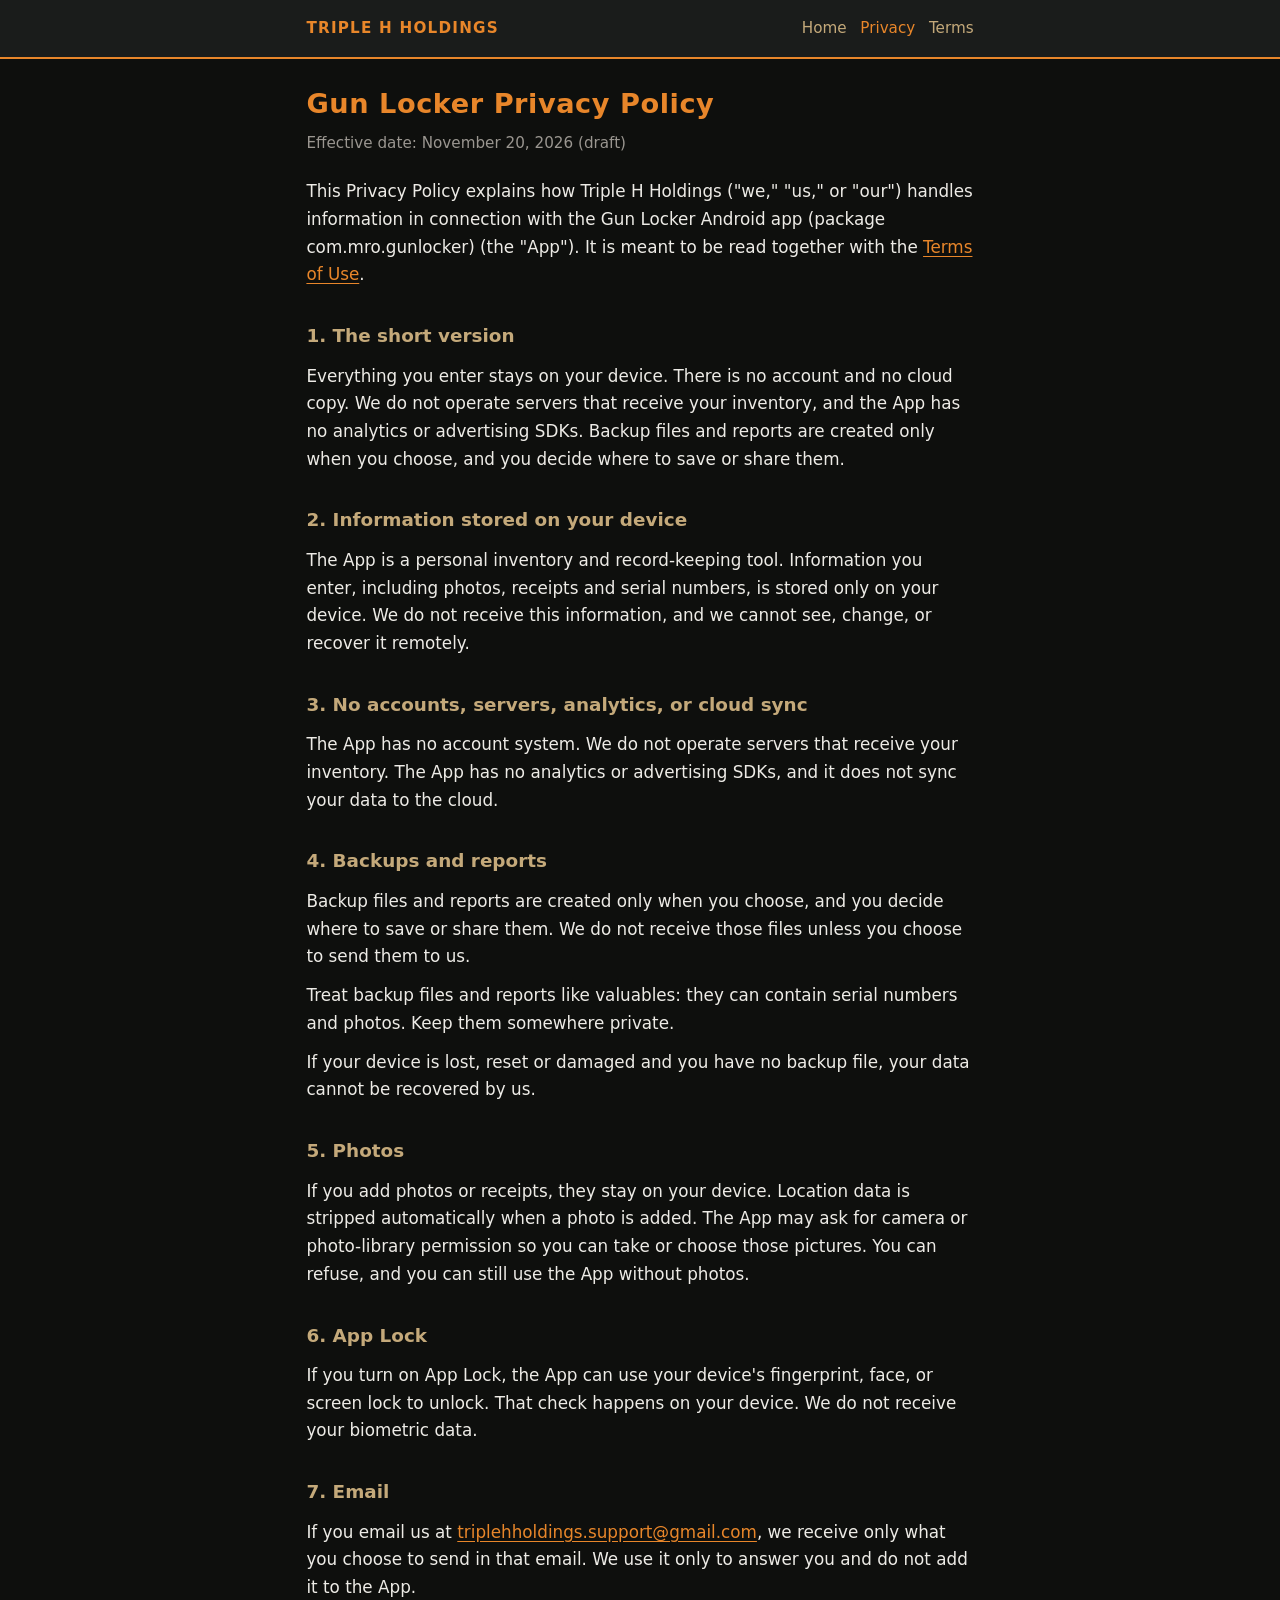
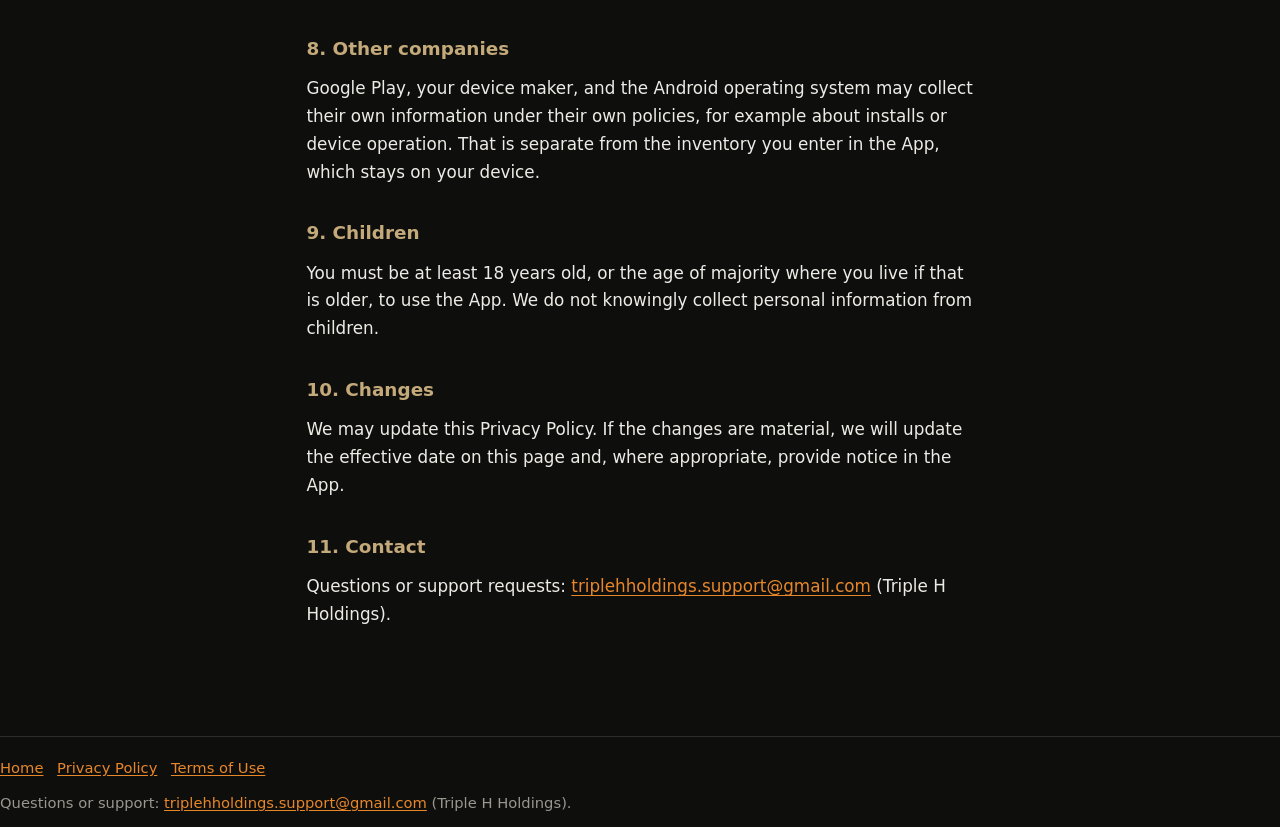
==== gunlocker/privacy.html @ df4edf40 "Add files via upload" ====
<!DOCTYPE html>
<html lang="en">
<head>
  <meta charset="utf-8">
  <meta name="viewport" content="width=device-width, initial-scale=1">
  <meta name="description" content="Privacy Policy for the Gun Locker Android app from Triple H Holdings. Your inventory stays on your device.">
  <title>Gun Locker Privacy Policy</title>
  <link rel="stylesheet" href="../styles.css">
</head>
<body>
<header>
  <div class="bar">
    <a class="brand" href="../index.html">Triple H Holdings</a>
    <nav>
      <a href="../index.html">Home</a>
      <a href="privacy.html" aria-current="page">Privacy</a>
      <a href="terms.html">Terms</a>
    </nav>
  </div>
</header>
<main class="wrap">
  <h1>Gun Locker Privacy Policy</h1>
  <p class="meta">Effective date: November 20, 2026 (draft)</p>

  <p>This Privacy Policy explains how Triple H Holdings ("we," "us," or "our") handles information in connection with the Gun Locker Android app (package com.mro.gunlocker) (the "App"). It is meant to be read together with the <a href="terms.html">Terms of Use</a>.</p>

  <h2>1. The short version</h2>
  <p>Everything you enter stays on your device. There is no account and no cloud copy. We do not operate servers that receive your inventory, and the App has no analytics or advertising SDKs. Backup files and reports are created only when you choose, and you decide where to save or share them.</p>

  <h2>2. Information stored on your device</h2>
  <p>The App is a personal inventory and record-keeping tool. Information you enter, including photos, receipts and serial numbers, is stored only on your device. We do not receive this information, and we cannot see, change, or recover it remotely.</p>

  <h2>3. No accounts, servers, analytics, or cloud sync</h2>
  <p>The App has no account system. We do not operate servers that receive your inventory. The App has no analytics or advertising SDKs, and it does not sync your data to the cloud.</p>

  <h2>4. Backups and reports</h2>
  <p>Backup files and reports are created only when you choose, and you decide where to save or share them. We do not receive those files unless you choose to send them to us.</p>
  <p>Treat backup files and reports like valuables: they can contain serial numbers and photos. Keep them somewhere private.</p>
  <p>If your device is lost, reset or damaged and you have no backup file, your data cannot be recovered by us.</p>

  <h2>5. Photos</h2>
  <p>If you add photos or receipts, they stay on your device. Location data is stripped automatically when a photo is added. The App may ask for camera or photo-library permission so you can take or choose those pictures. You can refuse, and you can still use the App without photos.</p>

  <h2>6. App Lock</h2>
  <p>If you turn on App Lock, the App can use your device's fingerprint, face, or screen lock to unlock. That check happens on your device. We do not receive your biometric data.</p>

  <h2>7. Email</h2>
  <p>If you email us at <a href="mailto:triplehholdings.support@gmail.com">triplehholdings.support@gmail.com</a>, we receive only what you choose to send in that email. We use it only to answer you and do not add it to the App.</p>

  <h2>8. Other companies</h2>
  <p>Google Play, your device maker, and the Android operating system may collect their own information under their own policies, for example about installs or device operation. That is separate from the inventory you enter in the App, which stays on your device.</p>

  <h2>9. Children</h2>
  <p>You must be at least 18 years old, or the age of majority where you live if that is older, to use the App. We do not knowingly collect personal information from children.</p>

  <h2>10. Changes</h2>
  <p>We may update this Privacy Policy. If the changes are material, we will update the effective date on this page and, where appropriate, provide notice in the App.</p>

  <h2>11. Contact</h2>
  <p>Questions or support requests: <a href="mailto:triplehholdings.support@gmail.com">triplehholdings.support@gmail.com</a> (Triple H Holdings).</p>
</main>
<footer>
  <div class="links"><a href="../index.html">Home</a> <a href="privacy.html">Privacy Policy</a> <a href="terms.html">Terms of Use</a></div>
  <p>Questions or support: <a href="mailto:triplehholdings.support@gmail.com">triplehholdings.support@gmail.com</a> (Triple H Holdings).</p>
  
</footer>

</body>
</html>
---- styles.css ----
/* Triple H Holdings — shared styles for GitHub Pages (no external fonts or scripts). */
:root {
  --bg: #0E0F0D;
  --card: #1A1C1B;
  --text: #EDEBE6;
  --muted: #9A9690;
  --amber: #E8862A;
  --coyote: #C4A97A;
  --border: #2C2E2B;
}
* { box-sizing: border-box; }
html { background: var(--bg); }
body {
  margin: 0;
  font-family: system-ui, -apple-system, "Segoe UI", Roboto, Helvetica, Arial, sans-serif;
  background: var(--bg);
  color: var(--text);
  line-height: 1.65;
  font-size: 1.05rem;
}
a { color: var(--amber); text-underline-offset: 0.15em; }
a:hover, a:focus-visible { color: #f3a85a; }
header {
  border-bottom: 2px solid var(--amber);
  background: var(--card);
}
.bar, .wrap { max-width: 44rem; margin: 0 auto; padding: 1rem 1.15rem; }
.bar {
  display: flex;
  flex-wrap: wrap;
  align-items: baseline;
  justify-content: space-between;
  gap: 0.6rem 1.2rem;
}
.brand {
  color: var(--amber);
  font-weight: 700;
  letter-spacing: 0.08em;
  text-transform: uppercase;
  text-decoration: none;
  font-size: 0.95rem;
}
nav { display: flex; flex-wrap: wrap; gap: 0.85rem; }
nav a { color: var(--coyote); text-decoration: none; font-size: 0.95rem; }
nav a:hover, nav a:focus-visible { color: var(--amber); text-decoration: underline; }
nav a[aria-current="page"] { color: var(--amber); }
.wrap { padding: 1.75rem 1.15rem 3.5rem; }
h1 {
  color: var(--amber);
  font-size: 1.7rem;
  line-height: 1.25;
  letter-spacing: 0.02em;
  margin: 0 0 0.6rem;
}
h2 {
  color: var(--coyote);
  font-size: 1.15rem;
  margin: 2rem 0 0.5rem;
}
.lede, .meta { color: var(--muted); }
.meta { font-size: 0.95rem; margin: 0 0 1.4rem; }
p { margin: 0.7rem 0; }
ul { margin: 0.4rem 0 0.8rem; padding-left: 1.25rem; }
li { margin: 0.3rem 0; }
.card {
  background: var(--card);
  border: 1px solid var(--border);
  border-left: 4px solid var(--amber);
  border-radius: 4px;
  padding: 1.1rem 1.15rem 1.2rem;
  margin: 1rem 0;
}
.card h2 { margin-top: 0; color: var(--text); }
.card p:last-child { margin-bottom: 0; }
.soon { border-left-color: var(--border); }
.soon h2 { color: var(--muted); }
.apps { display: grid; gap: 1rem; margin-top: 1.25rem; }
footer {
  margin-top: 2.5rem;
  padding-top: 1.2rem;
  border-top: 1px solid var(--border);
  color: var(--muted);
  font-size: 0.92rem;
}
.links { display: flex; flex-wrap: wrap; gap: 0.85rem; margin-bottom: 0.6rem; }
@media (max-width: 520px) {
  body { font-size: 1rem; }
  h1 { font-size: 1.45rem; }
  .bar { padding: 0.9rem 1rem; }
  .wrap { padding: 1.3rem 1rem 2.5rem; }
}
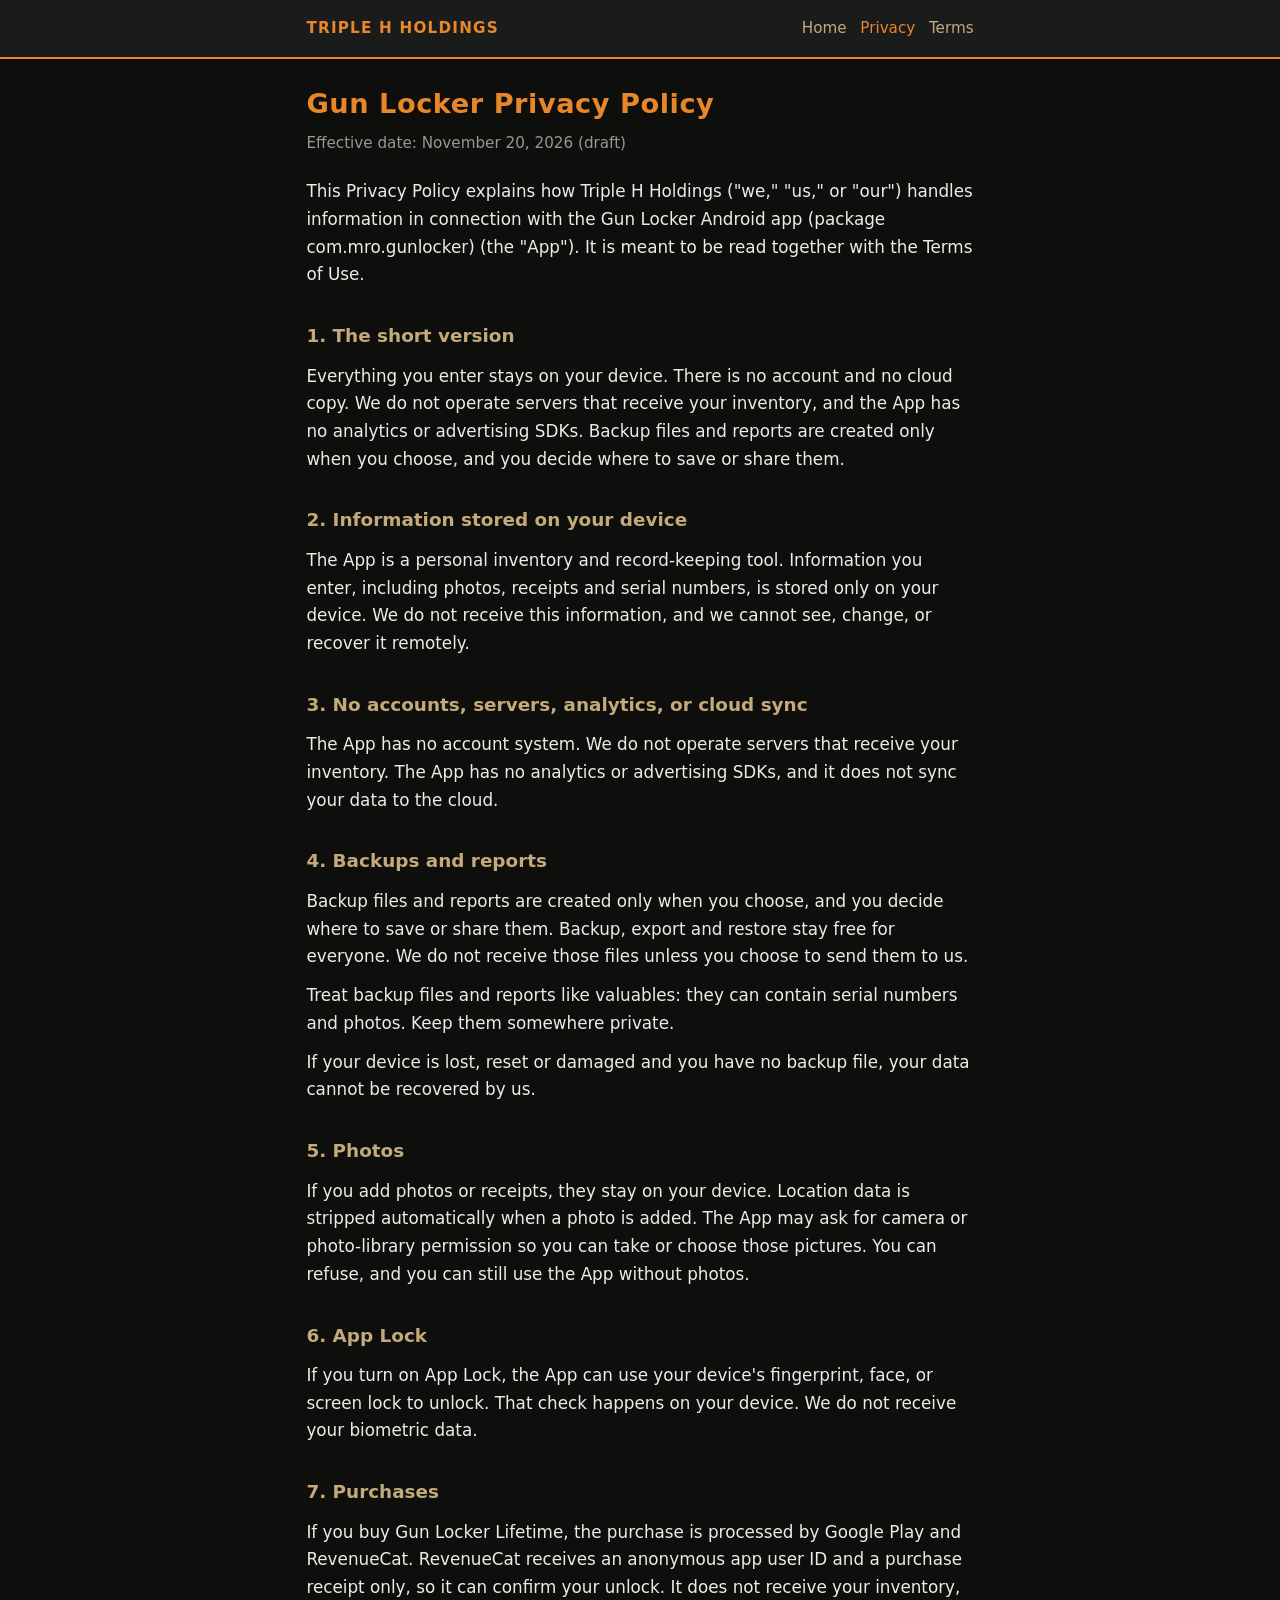
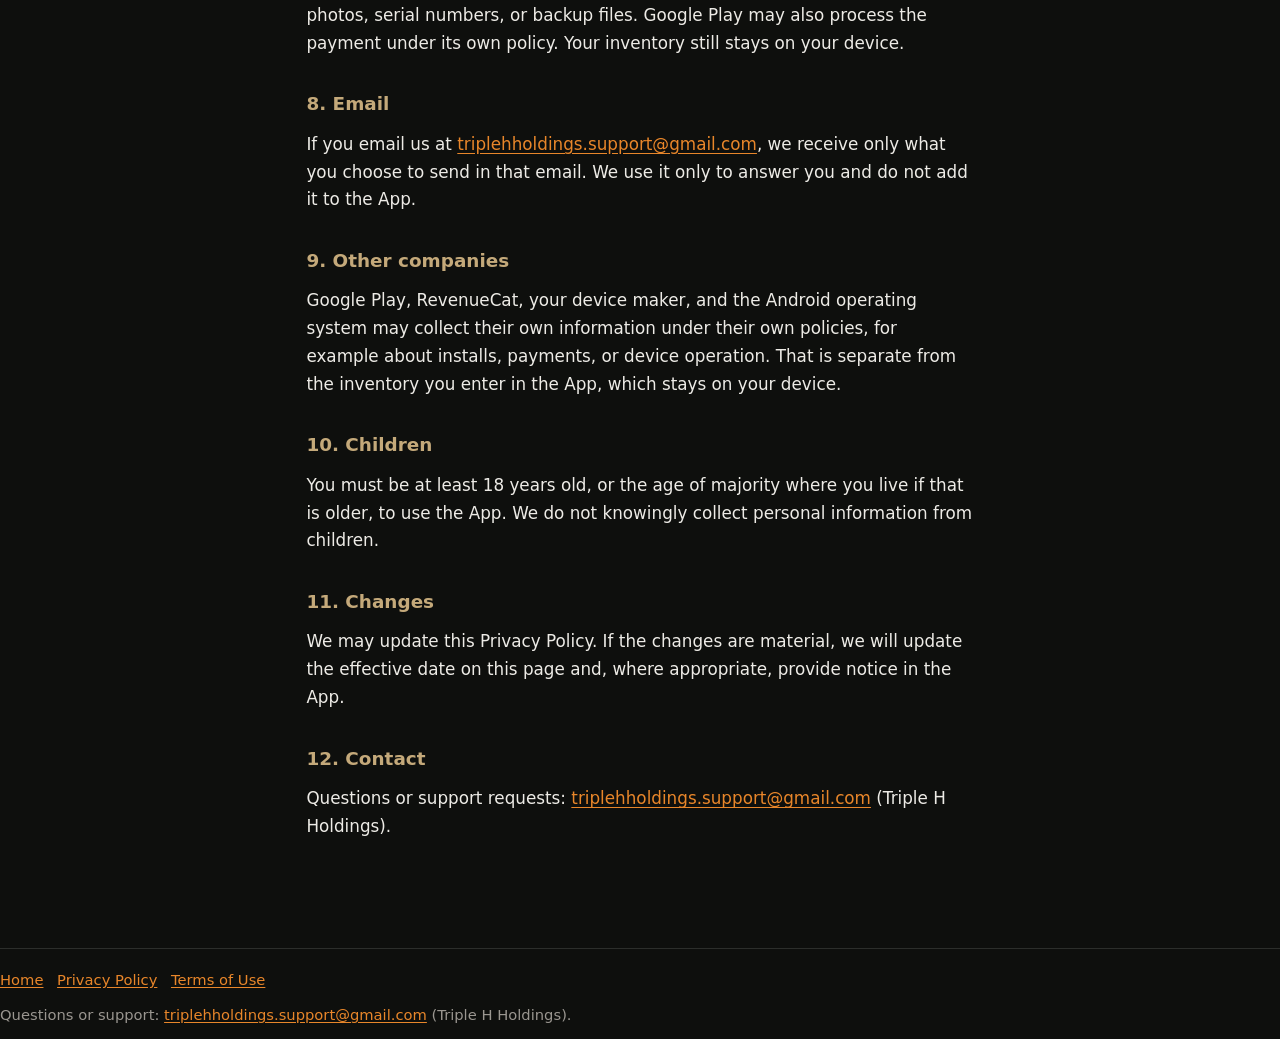
==== commit 6b4581e4: "Add files via upload" ====
--- a/gunlocker/privacy.html
+++ b/gunlocker/privacy.html
@@ -20,49 +20,38 @@
 </header>
 <main class="wrap">
   <h1>Gun Locker Privacy Policy</h1>
-  <p class="meta">Effective date: November 20, 2026 (draft)</p>
-
-  <p>This Privacy Policy explains how Triple H Holdings ("we," "us," or "our") handles information in connection with the Gun Locker Android app (package com.mro.gunlocker) (the "App"). It is meant to be read together with the <a href="terms.html">Terms of Use</a>.</p>
-
-  <h2>1. The short version</h2>
-  <p>Everything you enter stays on your device. There is no account and no cloud copy. We do not operate servers that receive your inventory, and the App has no analytics or advertising SDKs. Backup files and reports are created only when you choose, and you decide where to save or share them.</p>
-
-  <h2>2. Information stored on your device</h2>
-  <p>The App is a personal inventory and record-keeping tool. Information you enter, including photos, receipts and serial numbers, is stored only on your device. We do not receive this information, and we cannot see, change, or recover it remotely.</p>
-
-  <h2>3. No accounts, servers, analytics, or cloud sync</h2>
-  <p>The App has no account system. We do not operate servers that receive your inventory. The App has no analytics or advertising SDKs, and it does not sync your data to the cloud.</p>
-
-  <h2>4. Backups and reports</h2>
-  <p>Backup files and reports are created only when you choose, and you decide where to save or share them. We do not receive those files unless you choose to send them to us.</p>
-  <p>Treat backup files and reports like valuables: they can contain serial numbers and photos. Keep them somewhere private.</p>
-  <p>If your device is lost, reset or damaged and you have no backup file, your data cannot be recovered by us.</p>
-
-  <h2>5. Photos</h2>
-  <p>If you add photos or receipts, they stay on your device. Location data is stripped automatically when a photo is added. The App may ask for camera or photo-library permission so you can take or choose those pictures. You can refuse, and you can still use the App without photos.</p>
-
-  <h2>6. App Lock</h2>
-  <p>If you turn on App Lock, the App can use your device's fingerprint, face, or screen lock to unlock. That check happens on your device. We do not receive your biometric data.</p>
-
-  <h2>7. Email</h2>
-  <p>If you email us at <a href="mailto:triplehholdings.support@gmail.com">triplehholdings.support@gmail.com</a>, we receive only what you choose to send in that email. We use it only to answer you and do not add it to the App.</p>
-
-  <h2>8. Other companies</h2>
-  <p>Google Play, your device maker, and the Android operating system may collect their own information under their own policies, for example about installs or device operation. That is separate from the inventory you enter in the App, which stays on your device.</p>
-
-  <h2>9. Children</h2>
-  <p>You must be at least 18 years old, or the age of majority where you live if that is older, to use the App. We do not knowingly collect personal information from children.</p>
-
-  <h2>10. Changes</h2>
-  <p>We may update this Privacy Policy. If the changes are material, we will update the effective date on this page and, where appropriate, provide notice in the App.</p>
-
-  <h2>11. Contact</h2>
-  <p>Questions or support requests: <a href="mailto:triplehholdings.support@gmail.com">triplehholdings.support@gmail.com</a> (Triple H Holdings).</p>
+<p class="meta">Effective date: November 20, 2026 (draft)</p>
+<p>This Privacy Policy explains how Triple H Holdings (&quot;we,&quot; &quot;us,&quot; or &quot;our&quot;) handles information in connection with the Gun Locker Android app (package com.mro.gunlocker) (the &quot;App&quot;). It is meant to be read together with the Terms of Use.</p>
+<h2>1. The short version</h2>
+<p>Everything you enter stays on your device. There is no account and no cloud copy. We do not operate servers that receive your inventory, and the App has no analytics or advertising SDKs. Backup files and reports are created only when you choose, and you decide where to save or share them.</p>
+<h2>2. Information stored on your device</h2>
+<p>The App is a personal inventory and record-keeping tool. Information you enter, including photos, receipts and serial numbers, is stored only on your device. We do not receive this information, and we cannot see, change, or recover it remotely.</p>
+<h2>3. No accounts, servers, analytics, or cloud sync</h2>
+<p>The App has no account system. We do not operate servers that receive your inventory. The App has no analytics or advertising SDKs, and it does not sync your data to the cloud.</p>
+<h2>4. Backups and reports</h2>
+<p>Backup files and reports are created only when you choose, and you decide where to save or share them. Backup, export and restore stay free for everyone. We do not receive those files unless you choose to send them to us.</p>
+<p>Treat backup files and reports like valuables: they can contain serial numbers and photos. Keep them somewhere private.</p>
+<p>If your device is lost, reset or damaged and you have no backup file, your data cannot be recovered by us.</p>
+<h2>5. Photos</h2>
+<p>If you add photos or receipts, they stay on your device. Location data is stripped automatically when a photo is added. The App may ask for camera or photo-library permission so you can take or choose those pictures. You can refuse, and you can still use the App without photos.</p>
+<h2>6. App Lock</h2>
+<p>If you turn on App Lock, the App can use your device&#x27;s fingerprint, face, or screen lock to unlock. That check happens on your device. We do not receive your biometric data.</p>
+<h2>7. Purchases</h2>
+<p>If you buy Gun Locker Lifetime, the purchase is processed by Google Play and RevenueCat. RevenueCat receives an anonymous app user ID and a purchase receipt only, so it can confirm your unlock. It does not receive your inventory, photos, serial numbers, or backup files. Google Play may also process the payment under its own policy. Your inventory still stays on your device.</p>
+<h2>8. Email</h2>
+<p>If you email us at <a href="mailto:triplehholdings.support@gmail.com">triplehholdings.support@gmail.com</a>, we receive only what you choose to send in that email. We use it only to answer you and do not add it to the App.</p>
+<h2>9. Other companies</h2>
+<p>Google Play, RevenueCat, your device maker, and the Android operating system may collect their own information under their own policies, for example about installs, payments, or device operation. That is separate from the inventory you enter in the App, which stays on your device.</p>
+<h2>10. Children</h2>
+<p>You must be at least 18 years old, or the age of majority where you live if that is older, to use the App. We do not knowingly collect personal information from children.</p>
+<h2>11. Changes</h2>
+<p>We may update this Privacy Policy. If the changes are material, we will update the effective date on this page and, where appropriate, provide notice in the App.</p>
+<h2>12. Contact</h2>
+<p>Questions or support requests: <a href="mailto:triplehholdings.support@gmail.com">triplehholdings.support@gmail.com</a> (Triple H Holdings).</p>
 </main>
 <footer>
   <div class="links"><a href="../index.html">Home</a> <a href="privacy.html">Privacy Policy</a> <a href="terms.html">Terms of Use</a></div>
   <p>Questions or support: <a href="mailto:triplehholdings.support@gmail.com">triplehholdings.support@gmail.com</a> (Triple H Holdings).</p>
-  
 </footer>
 
 </body>
